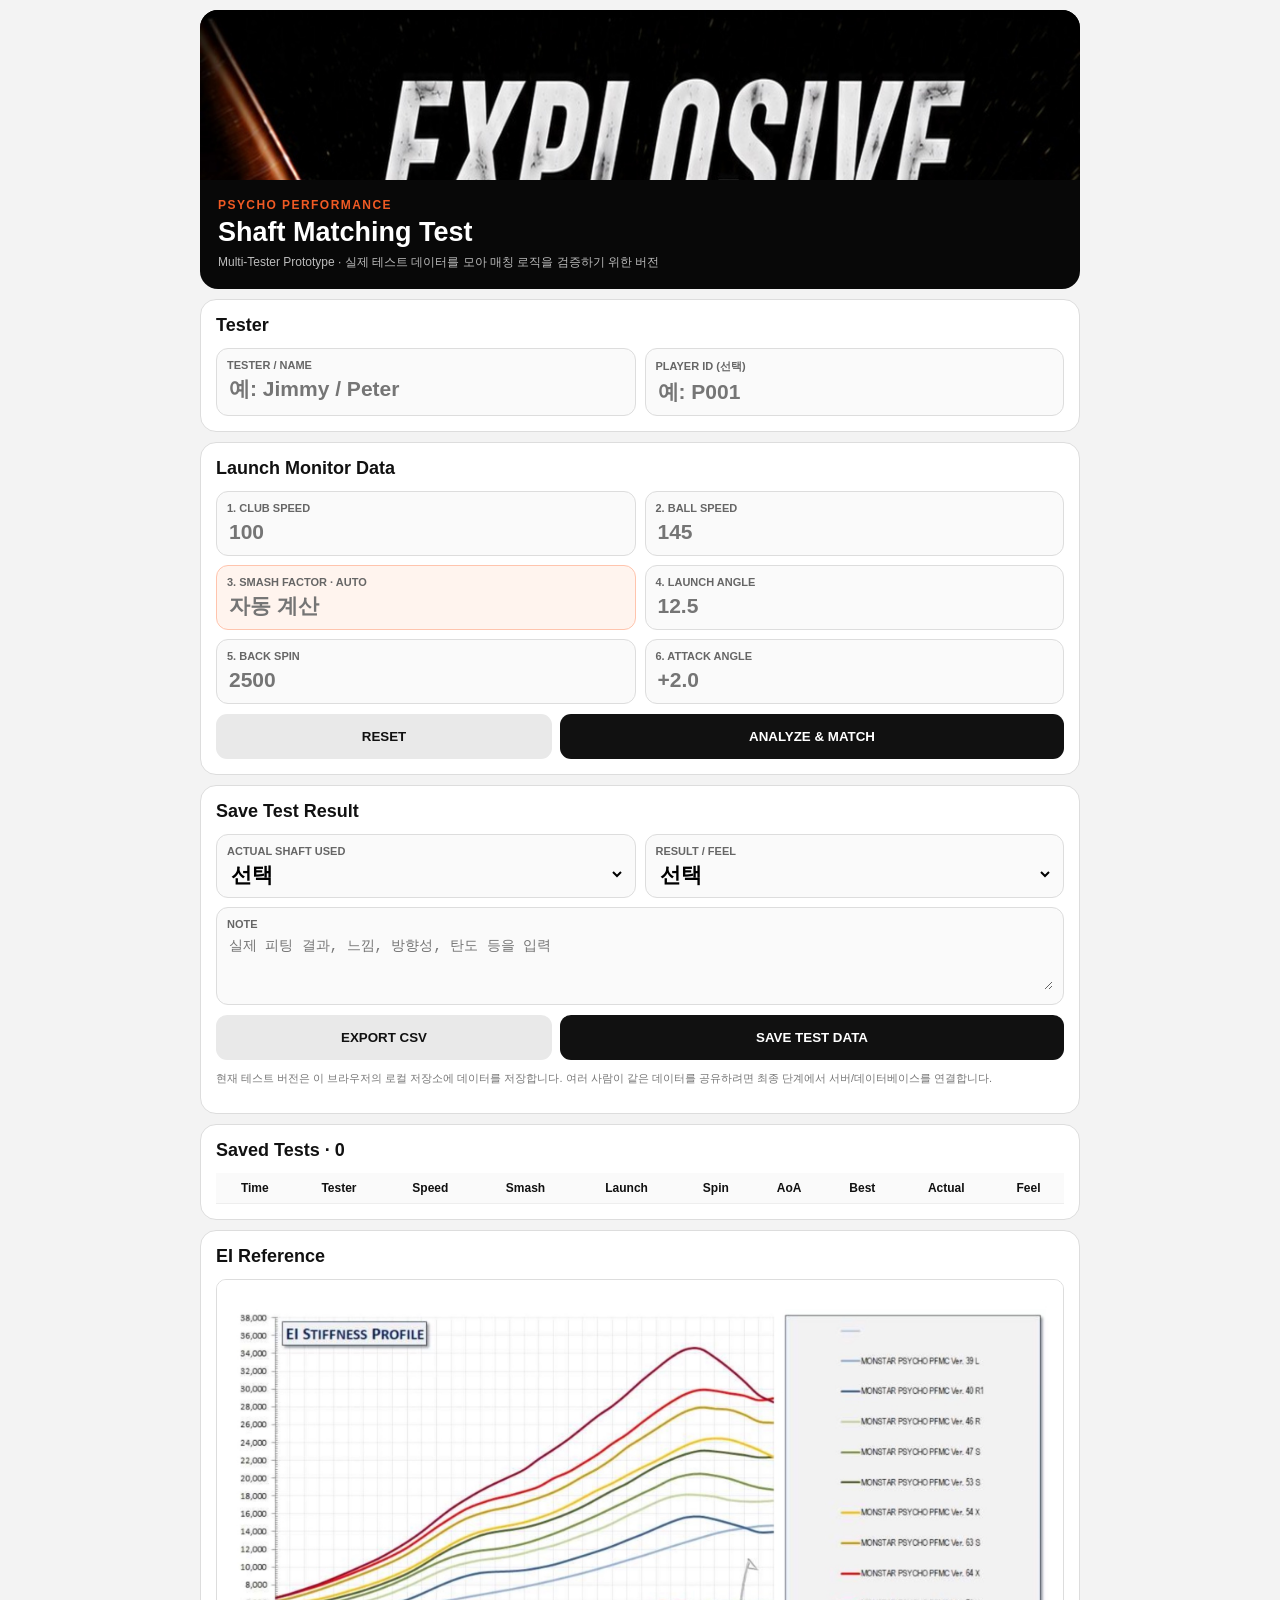
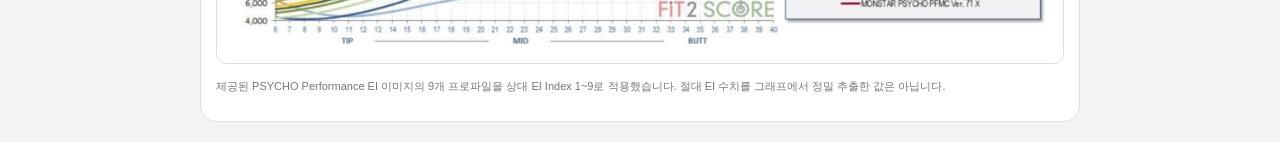
==== index.html @ 7b9e668b "Rename PSYCHO_Matching_MultiTester_Test_v1.html to index.html" ====
<!doctype html>
<html lang="ko">
<head>
<meta charset="utf-8">
<meta name="viewport" content="width=device-width,initial-scale=1,viewport-fit=cover">
<meta name="theme-color" content="#090909">
<title>PSYCHO Matching Test</title>
<style>
*{box-sizing:border-box}body{margin:0;background:#f3f3f3;color:#111;font-family:-apple-system,BlinkMacSystemFont,"Segoe UI",Arial,sans-serif}
.app{max-width:900px;margin:auto;padding:10px}
.hero{background:#080808;color:#fff;border-radius:18px;overflow:hidden;margin-bottom:10px}
.hero img{width:100%;height:170px;object-fit:cover;object-position:center 38%;display:block}
.heroText{padding:18px}.k{color:#f05a24;font-size:12px;font-weight:900;letter-spacing:.12em}
h1{font-size:27px;margin:5px 0}.hero p{color:#bbb;font-size:12px;line-height:1.5;margin:0}
.card{background:#fff;border:1px solid #ddd;border-radius:16px;padding:15px;margin-bottom:10px}
h2{font-size:18px;margin:0 0 12px}
.grid{display:grid;grid-template-columns:1fr 1fr;gap:9px}
.field{background:#fafafa;border:1px solid #ddd;border-radius:12px;padding:10px}
.field label{font-size:11px;color:#666;font-weight:800;display:block;margin-bottom:5px}
.field input,.field select,.field textarea{width:100%;border:0;background:transparent;outline:0;font-size:21px;font-weight:800}
.field textarea{font-size:14px;min-height:55px;font-weight:500;resize:vertical}
.auto{background:#fff4ee;border-color:#ffc4ad}.auto input{color:#f05a24}
.actions{display:grid;grid-template-columns:1fr 1.5fr;gap:8px;margin-top:10px}
button{border:0;border-radius:11px;min-height:45px;font-weight:900;background:#111;color:#fff;padding:9px;cursor:pointer}
.secondary{background:#e9e9e9;color:#111}
.result{background:#090909;color:#fff;border-radius:15px;padding:16px}
.result small{color:#aaa;font-weight:800}.result .name{font-size:30px;font-weight:950;margin:4px 0}
.pills{display:flex;gap:6px;flex-wrap:wrap;margin-top:10px}.pill{border:1px solid #444;border-radius:99px;padding:6px 9px;font-size:11px}
.rec{border:1px solid #ddd;border-radius:13px;padding:12px;margin-top:8px}
.rec strong{font-size:20px}.bar{height:7px;background:#eee;border-radius:99px;overflow:hidden;margin:8px 0}.bar i{display:block;height:100%;background:#111}
.metrics{display:grid;grid-template-columns:1fr 1fr;gap:7px;margin-top:10px}
.metric{border:1px solid #ddd;border-radius:11px;padding:9px}.metric span{display:block;color:#777;font-size:10px}.metric b{font-size:17px}
.good{color:#087a42}.warn{color:#956300}.bad{color:#b51f1f}
.hidden{display:none}.notice{font-size:11px;color:#777;line-height:1.45}
.table{overflow:auto}table{width:100%;border-collapse:collapse;min-width:650px;font-size:12px}th,td{padding:8px;border-bottom:1px solid #eee;text-align:center}th{background:#fafafa}
@media(max-width:520px){.grid{grid-template-columns:1fr}.hero img{height:145px}h1{font-size:24px}.field input,.field select{font-size:24px}}
</style>
</head>
<body>
<div class="app">
<section class="hero">
<img src="[data-uri]" alt="PSYCHO Performance">
<div class="heroText"><div class="k">PSYCHO PERFORMANCE</div><h1>Shaft Matching Test</h1><p>Multi-Tester Prototype · 실제 테스트 데이터를 모아 매칭 로직을 검증하기 위한 버전</p></div>
</section>

<section class="card">
<h2>Tester</h2>
<div class="grid">
<div class="field"><label>TESTER / NAME</label><input id="tester" placeholder="예: Jimmy / Peter"></div>
<div class="field"><label>PLAYER ID (선택)</label><input id="player" placeholder="예: P001"></div>
</div>
</section>

<section class="card">
<h2>Launch Monitor Data</h2>
<div class="grid">
<div class="field"><label>1. CLUB SPEED</label><input id="club" type="number" step=".1" inputmode="decimal" placeholder="100"></div>
<div class="field"><label>2. BALL SPEED</label><input id="ball" type="number" step=".1" inputmode="decimal" placeholder="145"></div>
<div class="field auto"><label>3. SMASH FACTOR · AUTO</label><input id="smash" readonly placeholder="자동 계산"></div>
<div class="field"><label>4. LAUNCH ANGLE</label><input id="launch" type="number" step=".1" inputmode="decimal" placeholder="12.5"></div>
<div class="field"><label>5. BACK SPIN</label><input id="spin" type="number" step="10" inputmode="numeric" placeholder="2500"></div>
<div class="field"><label>6. ATTACK ANGLE</label><input id="aoa" type="number" step=".1" inputmode="decimal" placeholder="+2.0"></div>
</div>
<div class="actions"><button class="secondary" id="reset">RESET</button><button id="match">ANALYZE & MATCH</button></div>
</section>

<section id="resultCard" class="card hidden">
<h2>Matching Result</h2>
<div class="result">
<small>BEST MATCH</small><div id="best" class="name">—</div>
<div id="reason" style="color:#ccc;font-size:12px;line-height:1.5"></div>
<div class="pills"><div class="pill" id="pw">—</div><div class="pill" id="pf">—</div><div class="pill" id="pt">—</div><div class="pill" id="pc">—</div></div>
</div>
<div class="metrics">
<div class="metric"><span>SMASH</span><b id="ms">—</b></div>
<div class="metric"><span>TARGET LAUNCH</span><b id="ml">—</b></div>
<div class="metric"><span>TARGET SPIN</span><b id="mp">—</b></div>
<div class="metric"><span>EI DIRECTION</span><b id="me">—</b></div>
</div>
<div id="recs"></div>
</section>

<section class="card">
<h2>Save Test Result</h2>
<div class="grid">
<div class="field"><label>ACTUAL SHAFT USED</label><select id="actual"><option value="">선택</option><option>39 L</option><option>40 R1</option><option>46 R</option><option>47 S</option><option>53 S</option><option>54 X</option><option>63 S</option><option>64 X</option><option>71 X</option></select></div>
<div class="field"><label>RESULT / FEEL</label><select id="feel"><option value="">선택</option><option>Excellent</option><option>Good</option><option>Neutral</option><option>Poor</option></select></div>
</div>
<div class="field" style="margin-top:9px"><label>NOTE</label><textarea id="note" placeholder="실제 피팅 결과, 느낌, 방향성, 탄도 등을 입력"></textarea></div>
<div class="actions"><button class="secondary" id="export">EXPORT CSV</button><button id="save">SAVE TEST DATA</button></div>
<p class="notice">현재 테스트 버전은 이 브라우저의 로컬 저장소에 데이터를 저장합니다. 여러 사람이 같은 데이터를 공유하려면 최종 단계에서 서버/데이터베이스를 연결합니다.</p>
</section>

<section class="card">
<h2>Saved Tests · <span id="count">0</span></h2>
<div class="table"><table><thead><tr><th>Time</th><th>Tester</th><th>Speed</th><th>Smash</th><th>Launch</th><th>Spin</th><th>AoA</th><th>Best</th><th>Actual</th><th>Feel</th></tr></thead><tbody id="rows"></tbody></table></div>
</section>

<section class="card">
<h2>EI Reference</h2>
<img src="[data-uri]" style="width:100%;border-radius:10px;border:1px solid #ddd" alt="PSYCHO Performance EI">
<p class="notice">제공된 PSYCHO Performance EI 이미지의 9개 프로파일을 상대 EI Index 1~9로 적용했습니다. 절대 EI 수치를 그래프에서 정밀 추출한 값은 아닙니다.</p>
</section>
</div>

<script>
const P=[{"name": "39 L", "weight": 39, "flex": "L", "torque": 5.1, "cpm": 200, "min": 0, "max": 75, "ei": 1}, {"name": "40 R1", "weight": 40, "flex": "R1", "torque": 4.2, "cpm": 210, "min": 75, "max": 80, "ei": 2}, {"name": "46 R", "weight": 46, "flex": "R", "torque": 3.8, "cpm": 225, "min": 80, "max": 85, "ei": 3}, {"name": "47 S", "weight": 47, "flex": "S", "torque": 3.8, "cpm": 235, "min": 85, "max": 90, "ei": 4}, {"name": "53 S", "weight": 53, "flex": "S", "torque": 3.6, "cpm": 250, "min": 90, "max": 95, "ei": 5}, {"name": "54 X", "weight": 54, "flex": "X", "torque": 3.6, "cpm": 260, "min": 95, "max": 105, "ei": 6}, {"name": "63 S", "weight": 63, "flex": "S", "torque": 2.6, "cpm": 275, "min": 105, "max": 110, "ei": 7}, {"name": "64 X", "weight": 64, "flex": "X", "torque": 2.6, "cpm": 285, "min": 110, "max": 115, "ei": 8}, {"name": "71 X", "weight": 71, "flex": "X", "torque": 2.4, "cpm": 295, "min": 115, "max": 140, "ei": 9}];

function val(id){return Number(document.getElementById(id).value)}
function clamp(x,a,b){return Math.max(a,Math.min(b,x))}
function baseIndex(s){let i=P.findIndex((p,k)=>s>=p.min&&(s<p.max||k===P.length-1));return i<0?0:i}
function targets(s,a){return {launch:clamp(13.6+.35*a-.04*(s-94),10,17.5),spin:clamp(2772-90*a-18*(s-94),1800,3400)}}
function analyze(){
 const s=val("club"),b=val("ball"),l=val("launch"),sp=val("spin"),a=val("aoa");
 if(!s||!b||!l||!sp||Number.isNaN(a)) return null;
 const smash=b/s; document.getElementById("smash").value=smash.toFixed(2);
 const t=targets(s,a), bi=baseIndex(s);
 const ld=l-t.launch, sd=sp-t.spin;
 let corr=clamp(.45*(ld/2)+.55*(sd/500),-1.35,1.35);
 let desired=clamp(bi+corr,0,P.length-1);
 const ranked=P.map((p,i)=>{
   let center=p.min===0?72:(p.max===140?119:(p.min+p.max)/2);
   let score=100-Math.abs(s-center)*3.2-Math.abs(i-desired)*12;
   if(smash<1.42)score-=4;else if(smash>=1.48)score+=2;
   return {...p,score:clamp(score,0,99)};
 }).sort((x,y)=>y.score-x.score);
 const best=ranked[0];
 let why=[];
 why.push(s>=best.min&&(s<best.max||best===P[P.length-1])?"Speed 구간 일치":"Speed 인접 구간");
 why.push(Math.abs(corr)<.45?"EI 기본값 유지":corr>0?"Launch/Spin 보정으로 높은 EI 방향":"Launch/Spin 보정으로 낮은 EI 방향");
 document.getElementById("resultCard").classList.remove("hidden");
 document.getElementById("best").textContent="PSYCHO Performance "+best.name;
 document.getElementById("reason").textContent=why.join(" · ");
 document.getElementById("pw").textContent=best.weight+"g";
 document.getElementById("pf").textContent=best.flex;
 document.getElementById("pt").textContent=best.torque.toFixed(1)+"° Torque";
 document.getElementById("pc").textContent=best.cpm+" CPM";
 const sm=document.getElementById("ms");sm.textContent=smash.toFixed(2);sm.className=smash>=1.45?"good":smash>=1.42?"warn":"bad";
 document.getElementById("ml").textContent=t.launch.toFixed(1)+"°";
 document.getElementById("mp").textContent=Math.round(t.spin)+" rpm";
 document.getElementById("me").textContent=Math.abs(corr)<.45?"NEUTRAL":corr>0?"HIGHER EI":"LOWER EI";
 document.getElementById("recs").innerHTML=ranked.slice(0,3).map((r,i)=>`<div class="rec"><div><strong>#${i+1} · ${r.name}</strong> <span style="float:right">${Math.round(r.score)}%</span></div><div class="bar"><i style="width:${r.score}%"></i></div><div style="font-size:11px;color:#666">${r.weight}g · ${r.flex} · ${r.torque.toFixed(1)}° · ${r.cpm} CPM</div></div>`).join("");
 return {s,b,smash,l,sp,a,best,ranked,t};
}
function key(){return "psycho_tests_v1"}
function getRows(){try{return JSON.parse(localStorage.getItem(key())||"[]")}catch(e){return []}}
function renderRows(){
 const rows=getRows();document.getElementById("count").textContent=rows.length;
 document.getElementById("rows").innerHTML=rows.slice().reverse().map(r=>`<tr><td>${r.time}</td><td>${r.tester||""}</td><td>${r.club}</td><td>${r.smash}</td><td>${r.launch}</td><td>${r.spin}</td><td>${r.aoa}</td><td>${r.best}</td><td>${r.actual||""}</td><td>${r.feel||""}</td></tr>`).join("");
}
document.getElementById("match").onclick=()=>{const r=analyze();if(!r)alert("6개 데이터를 모두 입력해주세요.");};
document.getElementById("save").onclick=()=>{
 const r=analyze();if(!r){alert("먼저 6개 데이터를 입력해주세요.");return}
 const rows=getRows();rows.push({
  time:new Date().toLocaleString(),tester:document.getElementById("tester").value,player:document.getElementById("player").value,
  club:r.s,ball:r.b,smash:r.smash.toFixed(2),launch:r.l,spin:r.sp,aoa:r.a,best:r.best.name,
  actual:document.getElementById("actual").value,feel:document.getElementById("feel").value,note:document.getElementById("note").value
 });localStorage.setItem(key(),JSON.stringify(rows));renderRows();alert("테스트 데이터가 저장되었습니다.");
};
document.getElementById("export").onclick=()=>{
 const rows=getRows();if(!rows.length){alert("저장된 테스트 데이터가 없습니다.");return}
 const cols=["time","tester","player","club","ball","smash","launch","spin","aoa","best","actual","feel","note"];
 const esc=x=>`"${String(x??"").replaceAll('"','""')}"`;
 const csv=[cols.join(","),...rows.map(r=>cols.map(c=>esc(r[c])).join(","))].join("\n");
 const blob=new Blob(["\ufeff"+csv],{type:"text/csv;charset=utf-8"});const a=document.createElement("a");a.href=URL.createObjectURL(blob);a.download="psycho_matching_tests.csv";a.click();URL.revokeObjectURL(a.href);
};
document.getElementById("reset").onclick=()=>{["tester","player","club","ball","smash","launch","spin","aoa","note"].forEach(id=>document.getElementById(id).value="");document.getElementById("actual").value="";document.getElementById("feel").value="";document.getElementById("resultCard").classList.add("hidden");};
["club","ball"].forEach(id=>document.getElementById(id).addEventListener("input",()=>{const s=val("club"),b=val("ball");if(s&&b)document.getElementById("smash").value=(b/s).toFixed(2)}));
renderRows();
</script>
</body></html>
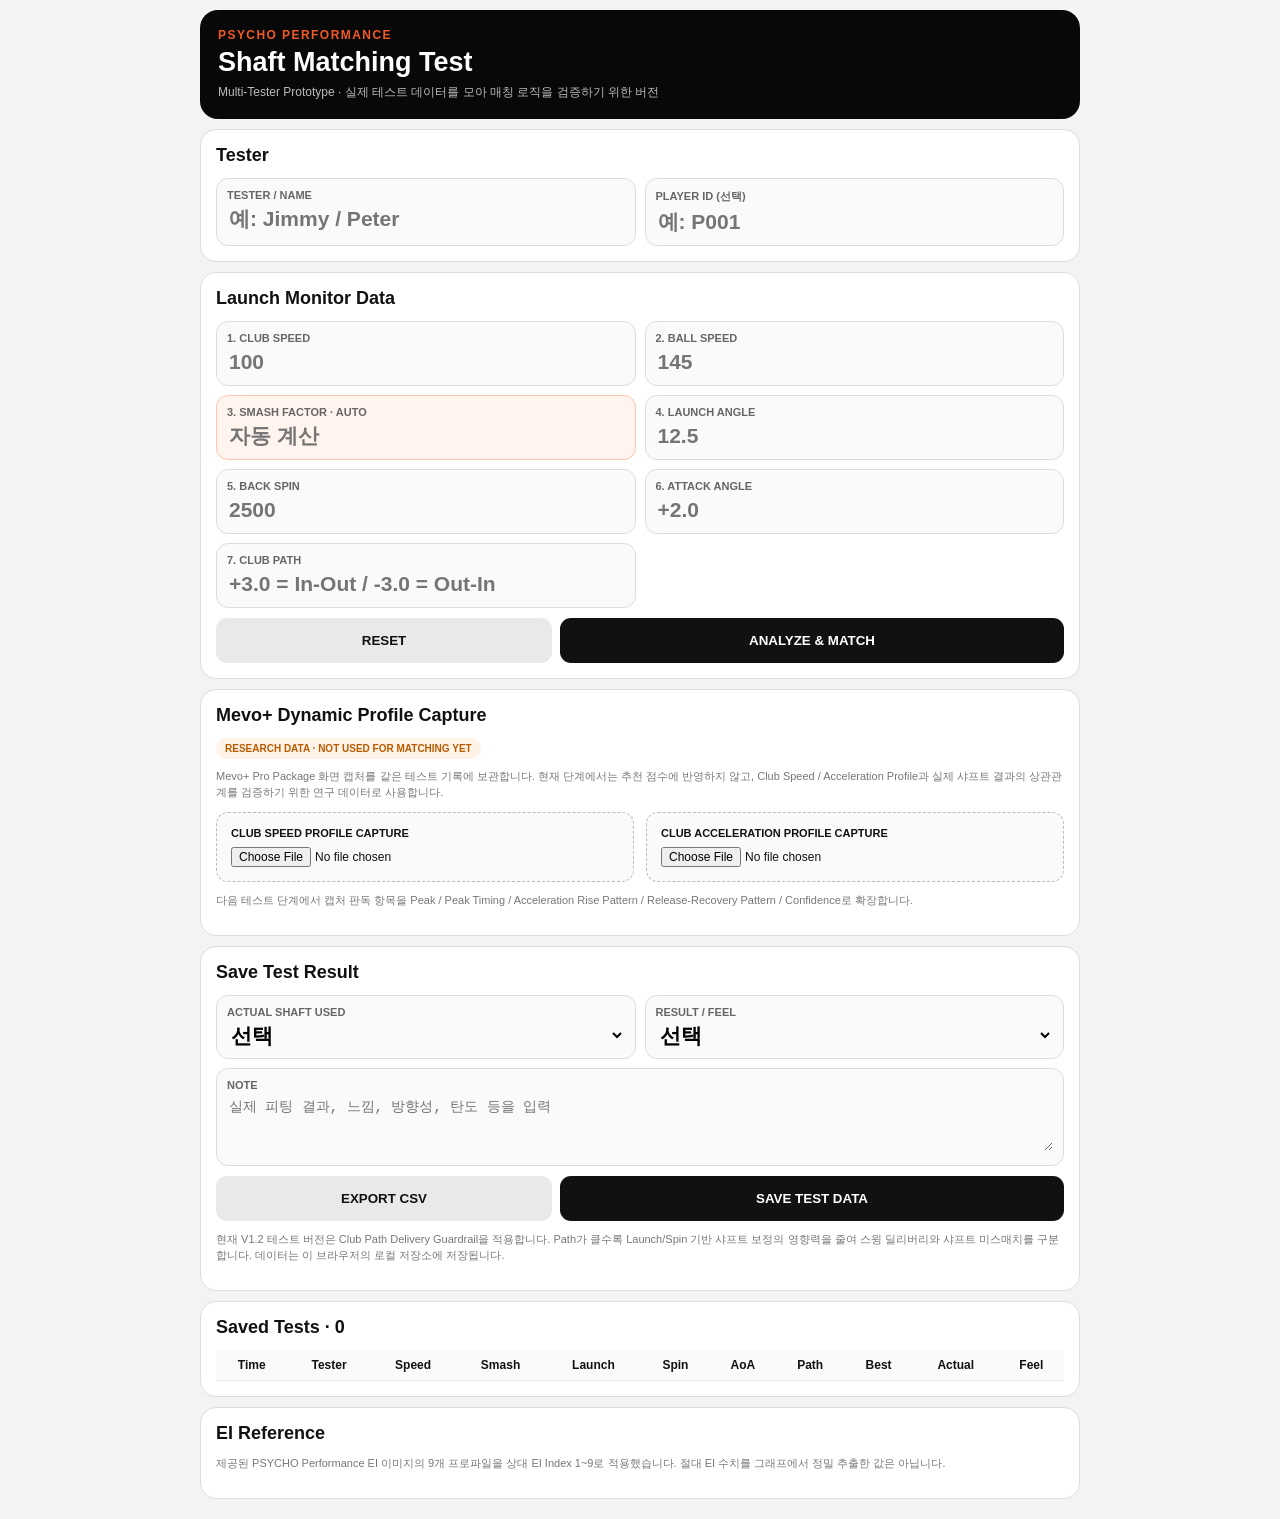
==== commit fa57a2a8: "Add Mevo+ dynamic profile capture fields and correct 54X" ====
--- a/index.html
+++ b/index.html
@@ -9,7 +9,7 @@
 *{box-sizing:border-box}body{margin:0;background:#f3f3f3;color:#111;font-family:-apple-system,BlinkMacSystemFont,"Segoe UI",Arial,sans-serif}
 .app{max-width:900px;margin:auto;padding:10px}
 .hero{background:#080808;color:#fff;border-radius:18px;overflow:hidden;margin-bottom:10px}
-.hero img{width:100%;height:170px;object-fit:cover;object-position:center 38%;display:block}
+.hero img{display:none}
 .heroText{padding:18px}.k{color:#f05a24;font-size:12px;font-weight:900;letter-spacing:.12em}
 h1{font-size:27px;margin:5px 0}.hero p{color:#bbb;font-size:12px;line-height:1.5;margin:0}
 .card{background:#fff;border:1px solid #ddd;border-radius:16px;padding:15px;margin-bottom:10px}
@@ -34,138 +34,40 @@
 .hidden{display:none}.notice{font-size:11px;color:#777;line-height:1.45}
 .table{overflow:auto}table{width:100%;border-collapse:collapse;min-width:650px;font-size:12px}th,td{padding:8px;border-bottom:1px solid #eee;text-align:center}th{background:#fafafa}
 @media(max-width:520px){.grid{grid-template-columns:1fr}.hero img{height:145px}h1{font-size:24px}.field input,.field select{font-size:24px}}
+.uploadgrid{display:grid;grid-template-columns:1fr 1fr;gap:12px}.uploadbox{border:1px dashed #bbb;border-radius:12px;padding:14px;background:#fafafa}.uploadbox label{display:block;font-size:11px;font-weight:800;margin-bottom:8px}.uploadbox input{width:100%;font-size:12px}.preview{margin-top:10px;max-height:180px;max-width:100%;border-radius:8px;display:none}.researchtag{display:inline-block;padding:5px 9px;border-radius:999px;background:#fff3e8;color:#b85b00;font-size:10px;font-weight:800;margin-bottom:10px}@media(max-width:650px){.uploadgrid{grid-template-columns:1fr}}
 </style>
 </head>
 <body>
 <div class="app">
 <section class="hero">
-<img src="[data-uri]